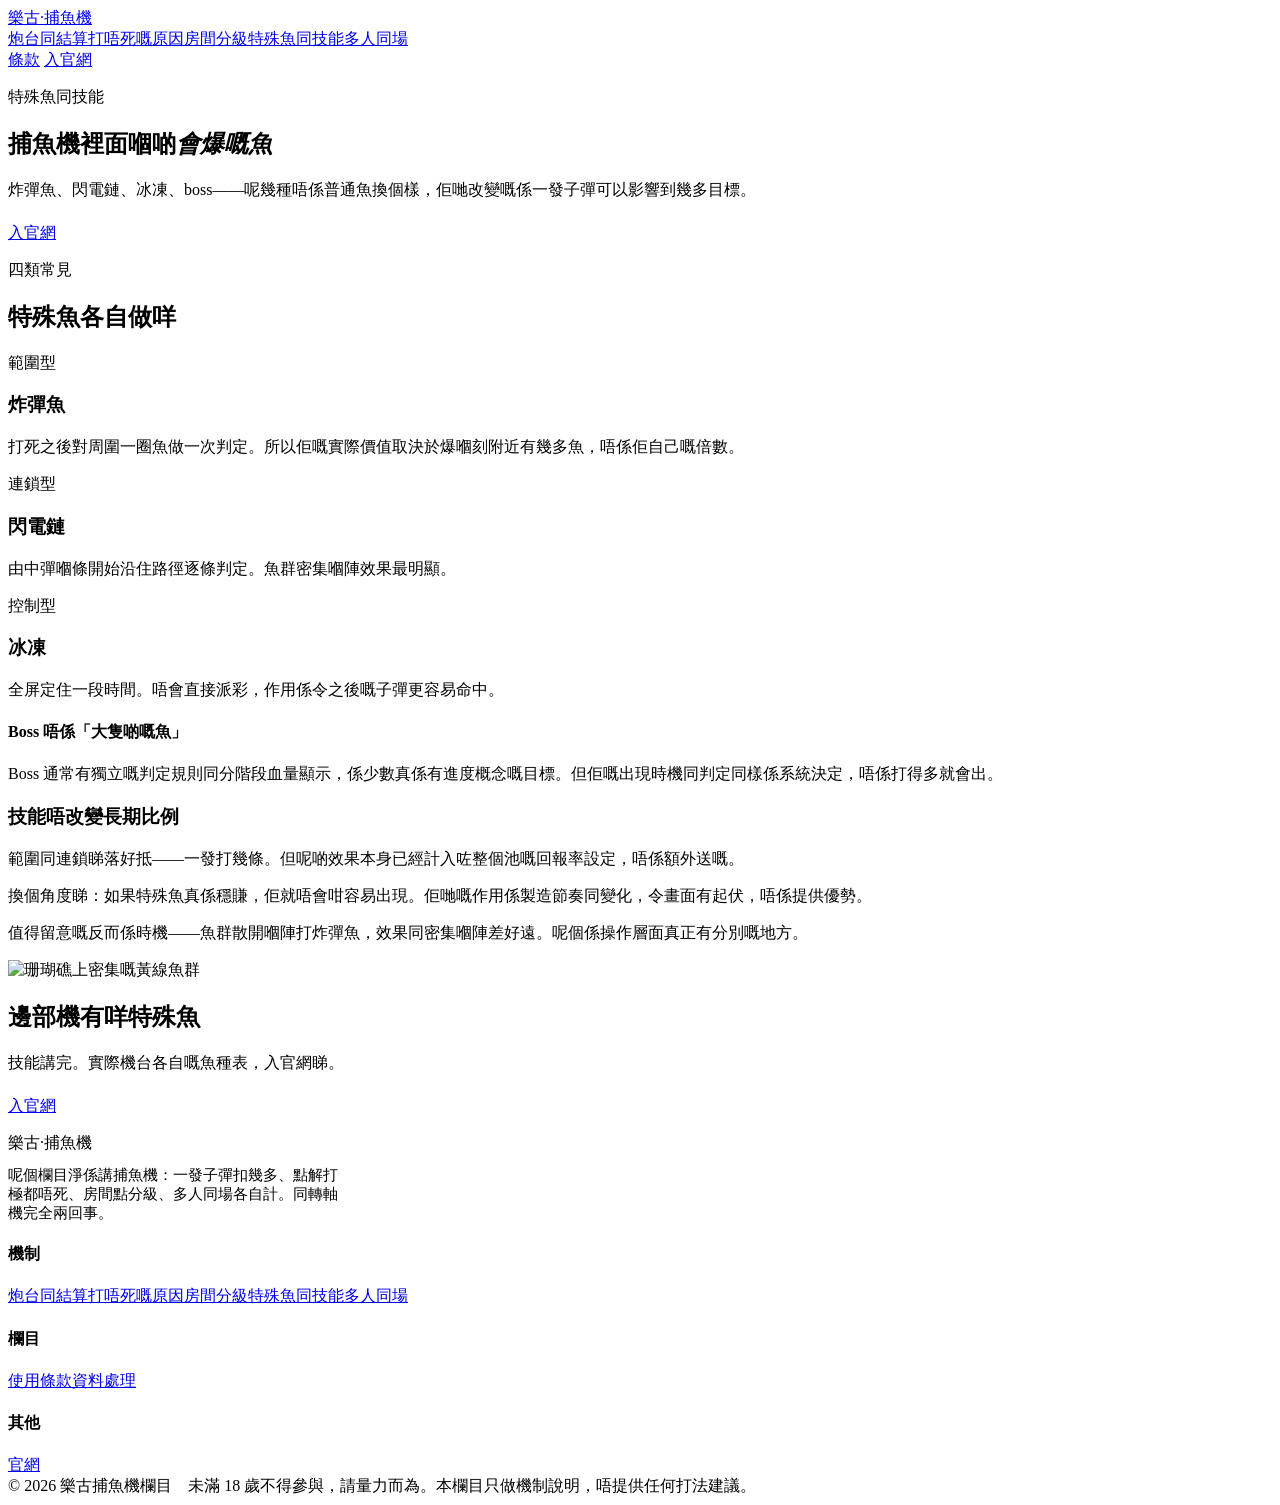
==== bossfish/index.html @ e4cbf71a "add bossfish/index.html" ====
<!DOCTYPE html>
<html lang="zh-HK">
<head>
<meta charset="UTF-8">
<meta name="viewport" content="width=device-width,initial-scale=1">
<title>捕魚機特殊魚同技能｜炸彈、閃電鏈同冰凍各自做咩｜樂古</title>
<meta name="description" content="樂古娛樂拆解捕魚機入面四類特殊魚：範圍型、連鎖型、控制型同 boss，以及點解呢啲技能唔會改變長期比例，以及邊個時機出手先真係有分別。">
<link rel="canonical" href="https://lokguhk-slot.github.io/bossfish/">
<link rel="preconnect" href="https://fonts.googleapis.com"><link rel="preconnect" href="https://fonts.gstatic.com" crossorigin><link href="https://fonts.googleapis.com/css2?family=Outfit:wght@300;400;500;600;800&family=Noto+Sans+HK:wght@400;500;700&display=swap" rel="stylesheet">
<link rel="stylesheet" href="/cannondeck.css">
</head>
<body>
<header class="crest">
  <div class="crest-in">
    <a class="sign" href="/"><i></i>樂古·捕魚機</a>
    <nav class="midway"><a href="/cannonrate/">炮台同結算</a><a href="/killodds/">打唔死嘅原因</a><a href="/roomtier/">房間分級</a><a href="/bossfish/">特殊魚同技能</a><a href="/sharedsea/">多人同場</a></nav>
    <div class="endpair">
      <a class="key" href="/netterms/">條款</a>
      <a class="key fill" href="https://lokguhk.com?p=998307">入官網</a>
    </div>
  </div>
</header>
<main>
<section class="ledgetop">
  <div class="span">
    <p class="mark">特殊魚同技能</p>
    <h1>捕魚機裡面嗰啲<em>會爆嘅魚</em></h1>
    <p class="lede">炸彈魚、閃電鏈、冰凍、boss——呢幾種唔係普通魚換個樣，佢哋改變嘅係一發子彈可以影響到幾多目標。</p>
    <p style="margin-top:22px"><a class="key fill" href="https://lokguhk.com?p=998307">入官網</a></p>
  </div>
</section>
<section class="deck">
  <div class="span">
    <div class="hd">
      <p class="mark">四類常見</p>
      <h2>特殊魚各自做咩</h2>
    </div>
    <div class="grid3">
      <article class="tile"><div class="in"><span class="lab">範圍型</span><h3>炸彈魚</h3><p>打死之後對周圍一圈魚做一次判定。所以佢嘅實際價值取決於爆嗰刻附近有幾多魚，唔係佢自己嘅倍數。</p></div></article>
      <article class="tile"><div class="in"><span class="lab">連鎖型</span><h3>閃電鏈</h3><p>由中彈嗰條開始沿住路徑逐條判定。魚群密集嗰陣效果最明顯。</p></div></article>
      <article class="tile"><div class="in"><span class="lab">控制型</span><h3>冰凍</h3><p>全屏定住一段時間。唔會直接派彩，作用係令之後嘅子彈更容易命中。</p></div></article>
    </div>
    <div class="buoy">
      <h4>Boss 唔係「大隻啲嘅魚」</h4>
      <p>Boss 通常有獨立嘅判定規則同分階段血量顯示，係少數真係有進度概念嘅目標。但佢嘅出現時機同判定同樣係系統決定，唔係打得多就會出。</p>
    </div>
  </div>
</section>

<section class="deck foam">
  <div class="span">
    <div class="pairbox">
      <div>
        <h3>技能唔改變長期比例</h3>
        <p>範圍同連鎖睇落好抵——一發打幾條。但呢啲效果本身已經計入咗整個池嘅回報率設定，唔係額外送嘅。</p>
        <p>換個角度睇：如果特殊魚真係穩賺，佢就唔會咁容易出現。佢哋嘅作用係製造節奏同變化，令畫面有起伏，唔係提供優勢。</p>
        <p>值得留意嘅反而係時機——魚群散開嗰陣打炸彈魚，效果同密集嗰陣差好遠。呢個係操作層面真正有分別嘅地方。</p>
      </div>
      <img src="https://images.pexels.com/photos/7001752/pexels-photo-7001752.jpeg?auto=compress&cs=tinysrgb&w=1000" alt="珊瑚礁上密集嘅黃線魚群" loading="lazy">
    </div>
  </div>
</section>

<section class="anchor">
  <div class="span"><h2>邊部機有咩特殊魚</h2><p>技能講完。實際機台各自嘅魚種表，入官網睇。</p>
  <p style="margin-top:22px"><a class="key fill lg" href="https://lokguhk.com?p=998307">入官網</a></p></div>
</section>
</main>
<footer>
  <div class="span">
    <div class="fdock">
      <div>
        <span class="sign"><i></i>樂古·捕魚機</span>
        <p style="margin-top:12px;max-width:330px;font-size:14.5px">呢個欄目淨係講捕魚機：一發子彈扣幾多、點解打極都唔死、房間點分級、多人同場各自計。同轉軸機完全兩回事。</p>
      </div>
      <div><h4>機制</h4><a href="/cannonrate/">炮台同結算</a><a href="/killodds/">打唔死嘅原因</a><a href="/roomtier/">房間分級</a><a href="/bossfish/">特殊魚同技能</a><a href="/sharedsea/">多人同場</a></div>
      <div><h4>欄目</h4><a href="/netterms/">使用條款</a><a href="/datashoal/">資料處理</a></div>
      <div><h4>其他</h4><a href="https://lokguhk.com?p=998307">官網</a></div>
      <div class="fseal">© 2026 樂古捕魚機欄目　未滿 18 歲不得參與，請量力而為。本欄目只做機制說明，唔提供任何打法建議。</div>
    </div>
  </div>
</footer>
</body>
</html>
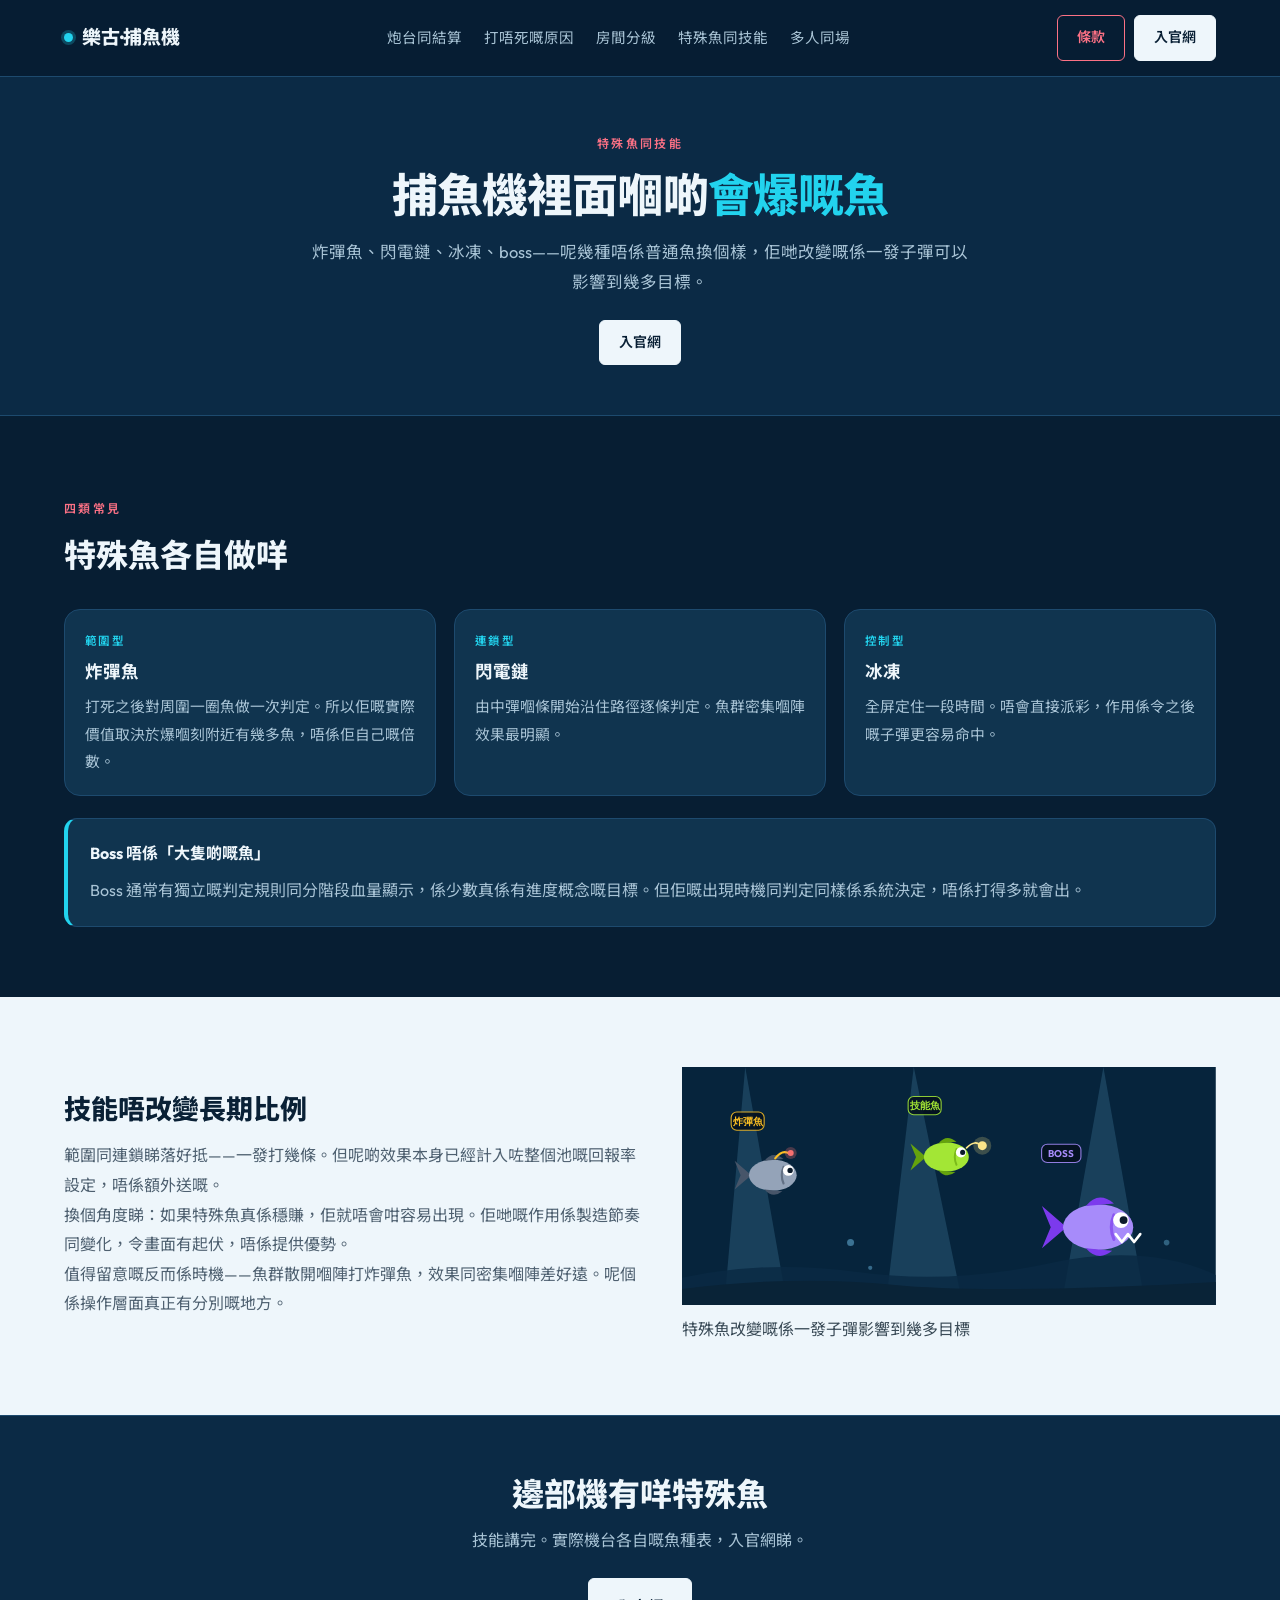
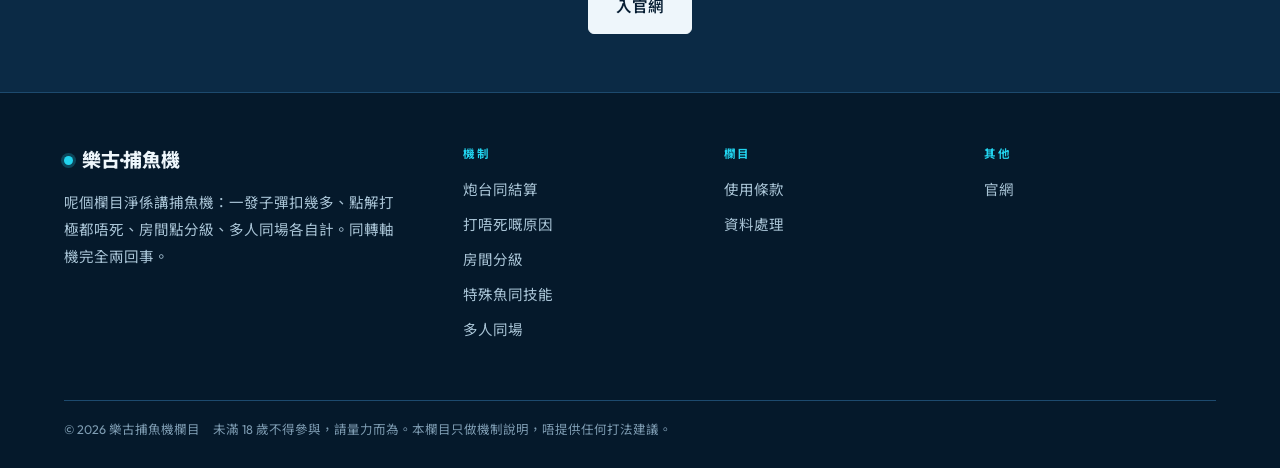
==== commit 484fd230: "redraw bossfish/index.html as SVG scenes" ====
--- a/bossfish/index.html
+++ b/bossfish/index.html
@@ -56,7 +56,7 @@
         <p>換個角度睇：如果特殊魚真係穩賺，佢就唔會咁容易出現。佢哋嘅作用係製造節奏同變化，令畫面有起伏，唔係提供優勢。</p>
         <p>值得留意嘅反而係時機——魚群散開嗰陣打炸彈魚，效果同密集嗰陣差好遠。呢個係操作層面真正有分別嘅地方。</p>
       </div>
-      <img src="https://images.pexels.com/photos/7001752/pexels-photo-7001752.jpeg?auto=compress&cs=tinysrgb&w=1000" alt="珊瑚礁上密集嘅黃線魚群" loading="lazy">
+      <figure class="tank"><svg viewBox="0 0 760 340" role="img" preserveAspectRatio="xMidYMid slice"><rect width="760" height="340" fill="#06243c"/><g opacity=".16"><path d="M90 0 L150 340 L60 340 Z" fill="#7dd3fc"/><path d="M330 0 L400 340 L290 340 Z" fill="#7dd3fc"/><path d="M600 0 L660 340 L540 340 Z" fill="#7dd3fc"/></g><path d="M0 300 Q120 274 250 292 T520 280 T760 296 L760 340 L0 340 Z" fill="#0a2a44" opacity=".85"/><path d="M0 316 Q160 296 300 310 T760 306 L760 340 L0 340 Z" fill="#092337"/><g transform="translate(80,120) scale(0.85)"><path d="M22 40 L-6 16 L4 40 L-6 64 Z" fill="#475569"/><ellipse cx="58" cy="40" rx="40" ry="26" fill="#94a3b8"/><path d="M44 16 Q58 -2 76 13 Z" fill="#475569"/><path d="M44 64 Q58 80 74 67 Z" fill="#475569"/><path d="M76 26 Q70 40 76 54" fill="none" stroke="#475569" stroke-width="3.5" stroke-linecap="round" opacity=".65"/><circle cx="84" cy="32" r="9" fill="#ffffff"/><circle cx="87" cy="32" r="4.5" fill="#0b1a2a"/><path d="M62 12 q12 -16 24 -8" fill="none" stroke="#fbbf24" stroke-width="3.5" stroke-linecap="round"/><circle cx="88" cy="3" r="5" fill="#f87171"/><circle cx="88" cy="3" r="10" fill="#f87171" opacity=".28"/></g><g transform="translate(70,64)"><rect x="0" y="0" rx="8" width="47" height="26" fill="#04101d" opacity=".86" stroke="#fbbf24" stroke-width="1.6"/><text x="23.5" y="18" text-anchor="middle" font-family="Outfit,sans-serif" font-size="14" font-weight="700" fill="#fbbf24">炸彈魚</text></g><g transform="translate(330,96) scale(0.8)"><path d="M22 40 L-6 16 L4 40 L-6 64 Z" fill="#65a30d"/><ellipse cx="58" cy="40" rx="40" ry="26" fill="#a3e635"/><path d="M44 16 Q58 -2 76 13 Z" fill="#65a30d"/><path d="M44 64 Q58 80 74 67 Z" fill="#65a30d"/><path d="M76 26 Q70 40 76 54" fill="none" stroke="#65a30d" stroke-width="3.5" stroke-linecap="round" opacity=".65"/><circle cx="84" cy="32" r="9" fill="#ffffff"/><circle cx="87" cy="32" r="4.5" fill="#0b1a2a"/><path d="M94 24 q16 -16 26 -3" fill="none" stroke="#fde68a" stroke-width="3" stroke-linecap="round"/><circle cx="122" cy="20" r="8" fill="#fde68a"/><circle cx="122" cy="20" r="16" fill="#fde68a" opacity=".22"/></g><g transform="translate(322,42)"><rect x="0" y="0" rx="8" width="47" height="26" fill="#04101d" opacity=".86" stroke="#a3e635" stroke-width="1.6"/><text x="23.5" y="18" text-anchor="middle" font-family="Outfit,sans-serif" font-size="14" font-weight="700" fill="#a3e635">技能魚</text></g><g transform="translate(520,178) scale(1.25)"><path d="M22 40 L-6 16 L4 40 L-6 64 Z" fill="#7c3aed"/><ellipse cx="58" cy="40" rx="40" ry="26" fill="#a78bfa"/><path d="M44 16 Q58 -2 76 13 Z" fill="#7c3aed"/><path d="M44 64 Q58 80 74 67 Z" fill="#7c3aed"/><path d="M76 26 Q70 40 76 54" fill="none" stroke="#7c3aed" stroke-width="3.5" stroke-linecap="round" opacity=".65"/><circle cx="84" cy="32" r="9" fill="#ffffff"/><circle cx="87" cy="32" r="4.5" fill="#0b1a2a"/><path d="M78 48 l7 9 l7 -9 l7 9 l7 -9" fill="none" stroke="#fff" stroke-width="3" stroke-linejoin="round" stroke-linecap="round"/></g><g transform="translate(512,110)"><rect x="0" y="0" rx="8" width="56" height="26" fill="#04101d" opacity=".86" stroke="#a78bfa" stroke-width="1.6"/><text x="28.0" y="18" text-anchor="middle" font-family="Outfit,sans-serif" font-size="14" font-weight="700" fill="#a78bfa">BOSS</text></g><circle cx="240" cy="250" r="5" fill="#7dd3fc" opacity="0.45"/><circle cx="268" cy="286" r="3" fill="#7dd3fc" opacity="0.4"/><circle cx="690" cy="250" r="4" fill="#7dd3fc" opacity="0.35"/></svg><figcaption>特殊魚改變嘅係一發子彈影響到幾多目標</figcaption></figure>
     </div>
   </div>
 </section>
--- a/cannondeck.css
+++ b/cannondeck.css
@@ -0,0 +1,201 @@
+*{box-sizing:border-box;margin:0;padding:0}
+:root{
+  --abyss:#071e33; --abyss2:#0b2a45; --panel:#10344f; --edge:#1d4a6e; --foam:#eef6fb; --mist:#a9c4d6; --dim:#7e9cb2;
+  --cyan:#22d3ee; --cyan-d:#0d7f93; --coral:#fb7185; --coral-d:#b23a4c;
+}
+html{-webkit-text-size-adjust:100%}
+body{background:var(--abyss);color:var(--mist);
+  font-family:"Outfit","Noto Sans HK",system-ui,sans-serif;
+  font-size:16px;line-height:1.85;overflow-x:hidden}
+img{display:block;max-width:100%}
+a{color:inherit;text-decoration:none}
+.num{font-variant-numeric:tabular-nums}
+.span{max-width:1200px;margin:0 auto;padding:0 24px}
+
+/* 頂欄：logo 左、導覽置中、右邊描邊＋實心雙掣 */
+.crest{position:sticky;top:0;z-index:40;background:rgba(7,30,51,.94);
+  backdrop-filter:blur(9px);border-bottom:1px solid var(--edge)}
+.crest-in{max-width:1200px;margin:0 auto;padding:15px 24px;display:flex;align-items:center;gap:26px}
+.sign{display:flex;align-items:center;gap:9px;font-weight:800;font-size:19px;color:var(--foam);
+  letter-spacing:-.01em;white-space:nowrap}
+.sign i{font-style:normal;width:9px;height:9px;border-radius:50%;background:var(--cyan);
+  box-shadow:0 0 0 3px rgba(34,211,238,.24)}
+.midway{display:flex;gap:22px;flex:1;justify-content:center;flex-wrap:wrap;font-size:14.5px}
+.midway a{color:var(--mist)}
+.midway a:hover{color:var(--foam)}
+.endpair{display:flex;gap:9px;flex:none}
+
+.key{display:inline-block;border-radius:6px;padding:9px 19px;font-size:14px;font-weight:600;
+  white-space:nowrap;border:1.6px solid var(--coral);color:var(--coral);background:transparent}
+.key:hover{background:var(--coral);color:#2a0c13}
+.key.fill{background:var(--foam);color:var(--abyss);border-color:var(--foam)}
+.key.fill:hover{background:var(--cyan);border-color:var(--cyan);color:#04222a}
+.key.lg{padding:13px 27px;font-size:15.5px}
+
+/* 首屏：置中巨標，強調詞另一個色 */
+.crown{padding:74px 0 0;text-align:center}
+.crown h1{font-size:clamp(32px,6vw,72px);line-height:1.06;font-weight:800;color:var(--foam);
+  letter-spacing:-.028em;max-width:1040px;margin:0 auto}
+.crown h1 em{font-style:normal;color:var(--cyan)}
+.crown p.lede{margin:20px auto 0;max-width:640px;font-size:17.5px;color:var(--mist)}
+.crown .duo{display:flex;gap:12px;justify-content:center;flex-wrap:wrap;margin-top:30px}
+
+/* HUD：中央底圖 ＋ 四角散佈面板 */
+.hud{position:relative;max-width:1160px;margin:52px auto 0;padding:0 24px}
+.hud-core{position:relative;border-radius:20px;overflow:hidden;min-height:380px;background:var(--abyss2)}
+.hud-core>img{position:absolute;inset:0;width:100%;height:100%;object-fit:cover;filter:brightness(.82) saturate(1.1)}
+.hud-core::after{content:"";position:absolute;inset:0;
+  background:radial-gradient(ellipse at 50% 55%,rgba(7,30,51,.12) 0%,rgba(7,30,51,.82) 78%)}
+/* 準星 */
+.sight{position:absolute;left:50%;top:52%;transform:translate(-50%,-50%);z-index:2;
+  width:132px;height:132px;border:2px solid rgba(34,211,238,.85);border-radius:50%;
+  box-shadow:0 0 26px rgba(34,211,238,.4),inset 0 0 26px rgba(34,211,238,.18)}
+.sight::before,.sight::after{content:"";position:absolute;background:rgba(34,211,238,.85)}
+.sight::before{left:50%;top:-16px;width:2px;height:34px;transform:translateX(-50%)}
+.sight::after{top:50%;left:-16px;height:2px;width:34px;transform:translateY(-50%)}
+.sight b{position:absolute;left:50%;top:50%;transform:translate(-50%,-50%);
+  font-size:19px;font-weight:800;color:var(--cyan);letter-spacing:.02em}
+/* 炮台 */
+.barrel{position:absolute;left:50%;bottom:0;transform:translateX(-50%);z-index:2;
+  width:96px;height:58px;border-radius:48px 48px 0 0;
+  background:linear-gradient(180deg,rgba(34,211,238,.30),rgba(7,30,51,.9));
+  border:2px solid rgba(34,211,238,.6);border-bottom:0}
+.barrel::after{content:"";position:absolute;left:50%;top:-24px;transform:translateX(-50%);
+  width:12px;height:28px;border-radius:6px 6px 0 0;background:var(--cyan);box-shadow:0 0 16px rgba(34,211,238,.7)}
+/* 四角面板 */
+.chit{position:absolute;z-index:3;background:rgba(11,42,69,.93);border:1px solid var(--edge);
+  border-radius:12px;padding:12px 15px;backdrop-filter:blur(4px);min-width:126px}
+.chit span{display:block;font-size:11px;letter-spacing:.13em;text-transform:uppercase;color:var(--dim);font-weight:600}
+.chit b{display:block;font-size:21px;font-weight:800;color:var(--foam);line-height:1.2;margin-top:3px}
+.chit.tl{top:18px;left:18px}
+.chit.tr{top:18px;right:18px}
+.chit.bl{bottom:18px;left:18px}
+.chit.br{bottom:18px;right:18px}
+.chit.hot b{color:var(--cyan)}
+
+/* 數字帶 */
+.gauge{margin-top:56px;border-top:1px solid var(--edge);border-bottom:1px solid var(--edge);
+  background:var(--abyss2)}
+.gauge-in{max-width:1200px;margin:0 auto;padding:0 24px;display:grid;grid-template-columns:repeat(6,1fr)}
+.gauge .g{padding:23px 12px;border-right:1px solid var(--edge)}
+.gauge .g:last-child{border-right:0}
+.gauge b{display:block;font-size:25px;font-weight:800;color:var(--cyan);line-height:1}
+.gauge span{display:block;margin-top:7px;font-size:12px;color:var(--dim)}
+
+/* 內頁頂 */
+.ledgetop{padding:56px 0 50px;border-bottom:1px solid var(--edge);background:var(--abyss2);text-align:center}
+.ledgetop h1{font-size:clamp(26px,4vw,46px);line-height:1.14;font-weight:800;color:var(--foam);
+  letter-spacing:-.02em;max-width:880px;margin:0 auto}
+.ledgetop h1 em{font-style:normal;color:var(--cyan)}
+.ledgetop p.lede{margin:15px auto 0;max-width:660px;font-size:16.5px}
+.mark{font-size:12px;letter-spacing:.2em;text-transform:uppercase;color:var(--coral);
+  font-weight:600;margin-bottom:14px}
+
+/* 區段 */
+.deck{padding:70px 0}
+.deck.mid{background:var(--abyss2)}
+.deck.foam{background:var(--foam);color:#3a4b57}
+.deck.foam h2,.deck.foam h3,.deck.foam h4{color:#0a2136}
+.deck.foam .mark{color:var(--coral-d)}
+.hd{max-width:660px;margin-bottom:34px}
+.hd h2{font-size:clamp(22px,2.9vw,32px);line-height:1.26;font-weight:800;color:var(--foam)}
+.hd p{margin-top:12px}
+.deck.foam .hd h2{color:#0a2136}
+.deck.foam p{color:#4e6070}
+
+/* 卡 */
+.grid3{display:grid;grid-template-columns:repeat(3,1fr);gap:18px}
+.tile{background:var(--panel);border:1px solid var(--edge);border-radius:16px;overflow:hidden}
+.deck.foam .tile{background:#fff;border-color:#d6e2eb}
+.tile img{width:100%;height:168px;object-fit:cover}
+.tile .in{padding:20px}
+.tile .lab{font-size:11.5px;letter-spacing:.13em;text-transform:uppercase;color:var(--cyan);
+  font-weight:600;margin-bottom:8px;display:block}
+.deck.foam .tile .lab{color:var(--cyan-d)}
+.tile h3{font-size:17.5px;font-weight:700;color:var(--foam);line-height:1.44}
+.deck.foam .tile h3{color:#0a2136}
+.tile p{margin-top:9px;font-size:14.8px}
+.tile .fig{font-size:34px;font-weight:800;color:var(--cyan);line-height:1;margin-bottom:7px}
+.deck.foam .tile .fig{color:var(--cyan-d)}
+
+/* 左右 */
+.pairbox{display:grid;grid-template-columns:1.04fr .96fr;gap:40px;align-items:center}
+.pairbox img{width:100%;border-radius:16px;min-height:300px;object-fit:cover}
+.pairbox h3{font-size:clamp(20px,2.4vw,27px);font-weight:800;color:var(--foam);
+  line-height:1.3;margin-bottom:14px}
+.deck.foam .pairbox h3{color:#0a2136}
+
+/* 表 */
+.board{width:100%;border-collapse:separate;border-spacing:0;font-size:15px;
+  background:var(--panel);border:1px solid var(--edge);border-radius:14px;overflow:hidden}
+.board th,.board td{padding:13px 15px;border-bottom:1px solid var(--edge);text-align:left;vertical-align:top}
+.board th{background:var(--abyss);color:var(--foam);font-weight:600;font-size:13.5px;letter-spacing:.04em}
+.board tr:last-child td{border-bottom:0}
+.board td b{color:var(--cyan)}
+.board td.n{font-variant-numeric:tabular-nums;white-space:nowrap}
+.deck.foam .board{background:#fff;border-color:#d6e2eb}
+.deck.foam .board th{background:#0a2136;color:#fff}
+.deck.foam .board td{border-bottom-color:#e3ebf1;color:#4e6070}
+.deck.foam .board td b{color:var(--cyan-d)}
+.slidex{overflow-x:auto}
+
+/* 步驟 */
+.chain{list-style:none;counter-reset:c;display:grid;gap:13px}
+.chain li{counter-increment:c;background:var(--panel);border:1px solid var(--edge);border-radius:13px;
+  padding:18px 20px;display:grid;grid-template-columns:34px 1fr;gap:4px 14px}
+.deck.foam .chain li{background:#fff;border-color:#d6e2eb}
+.chain li::before{content:counter(c,decimal-leading-zero);grid-column:1;grid-row:1/3;
+  font-weight:800;color:var(--coral);font-size:15px;line-height:1.75}
+.deck.foam .chain li::before{color:var(--coral-d)}
+.chain li>b{grid-column:2;color:var(--foam);font-weight:700}
+.deck.foam .chain li>b{color:#0a2136}
+.chain li>span{grid-column:2;display:block;font-size:15px}
+
+/* 提示 */
+.buoy{background:var(--panel);border:1px solid var(--edge);border-left:4px solid var(--cyan);
+  border-radius:13px;padding:20px 22px;margin-top:22px}
+.deck.foam .buoy{background:#fff;border-color:#d6e2eb;border-left-color:var(--cyan-d)}
+.buoy h4{font-size:16px;font-weight:700;color:var(--foam);margin-bottom:7px}
+.deck.foam .buoy h4{color:#0a2136}
+
+/* 收尾 */
+.anchor{background:var(--abyss2);border-top:1px solid var(--edge);padding:58px 0;text-align:center}
+.anchor h2{font-size:clamp(22px,2.9vw,32px);line-height:1.26;font-weight:800;color:var(--foam);
+  max-width:620px;margin:0 auto}
+.anchor p{margin:12px auto 0;max-width:540px}
+
+.longread p{margin-top:14px}
+.longread h3{font-size:18.5px;font-weight:700;color:var(--foam);margin-top:28px}
+.deck.foam .longread h3{color:#0a2136}
+.longread ul{margin-top:13px;padding-left:19px}
+.longread li{margin-top:7px}
+.slim{max-width:76ch;margin:0 auto}
+
+footer{background:#05192b;border-top:1px solid var(--edge);padding:50px 0 28px}
+.fdock{display:grid;grid-template-columns:1.6fr 1fr 1fr 1fr;gap:28px}
+.fdock h4{font-size:11.5px;letter-spacing:.16em;text-transform:uppercase;color:var(--cyan);margin-bottom:13px}
+.fdock a{display:block;font-size:14.5px;margin-bottom:8px;color:var(--mist)}
+.fdock a:hover{color:var(--foam)}
+.fseal{grid-column:1/-1;border-top:1px solid var(--edge);margin-top:20px;padding-top:18px;
+  font-size:12.5px;color:var(--dim);line-height:1.72}
+
+@media(max-width:960px){
+  .grid3{grid-template-columns:1fr}
+  .pairbox{grid-template-columns:1fr;gap:26px}
+  .gauge-in{grid-template-columns:repeat(3,1fr)}
+  .gauge .g:nth-child(3n){border-right:0}
+  .fdock{grid-template-columns:1fr 1fr}
+  .crest-in{flex-wrap:wrap}
+  .midway{order:3;width:100%;justify-content:flex-start}
+  .chit{min-width:0;padding:9px 11px}
+  .chit b{font-size:16px}
+}
+@media(max-width:640px){
+  .gauge-in{grid-template-columns:repeat(2,1fr)}
+  .gauge .g:nth-child(3n){border-right:1px solid var(--edge)}
+  .gauge .g:nth-child(2n){border-right:0}
+  .hud-core{min-height:290px}
+  .sight{width:92px;height:92px}
+  .chit.bl,.chit.br{display:none}
+  .deck{padding:52px 0}
+}
